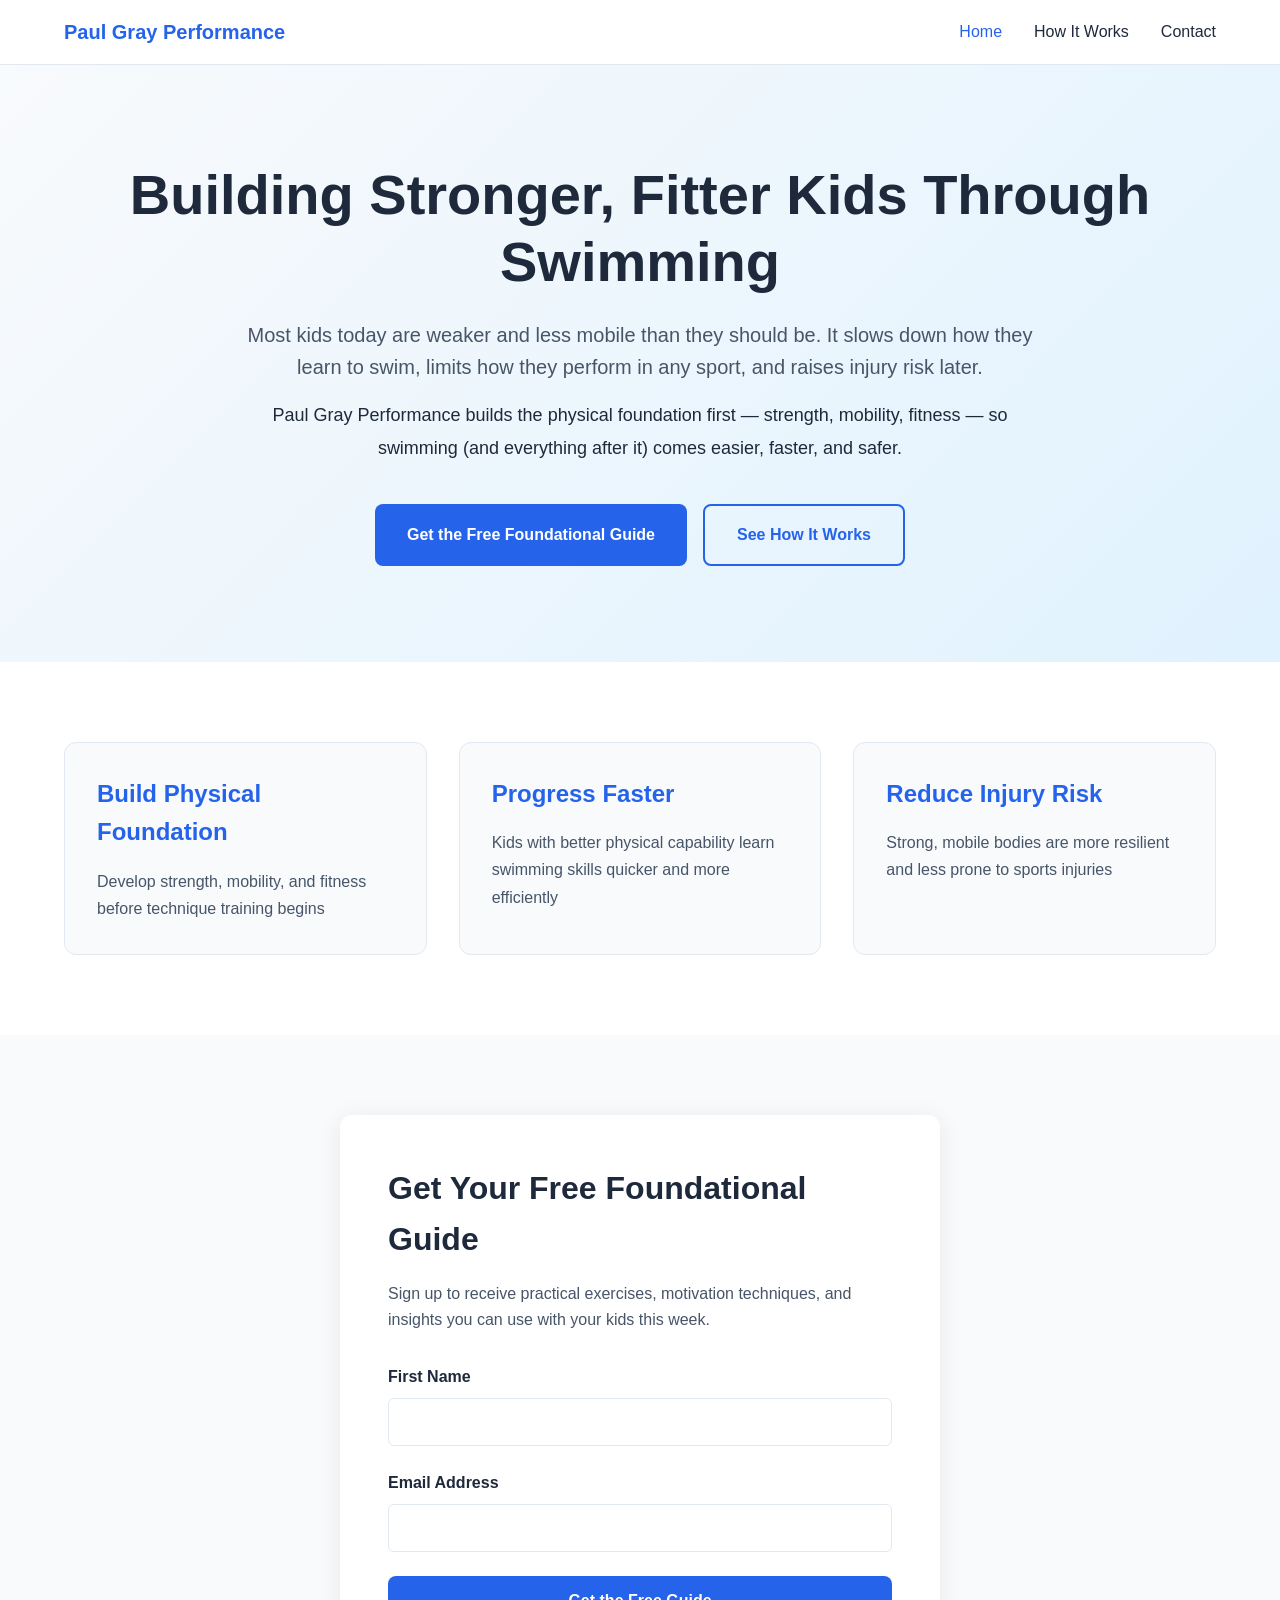
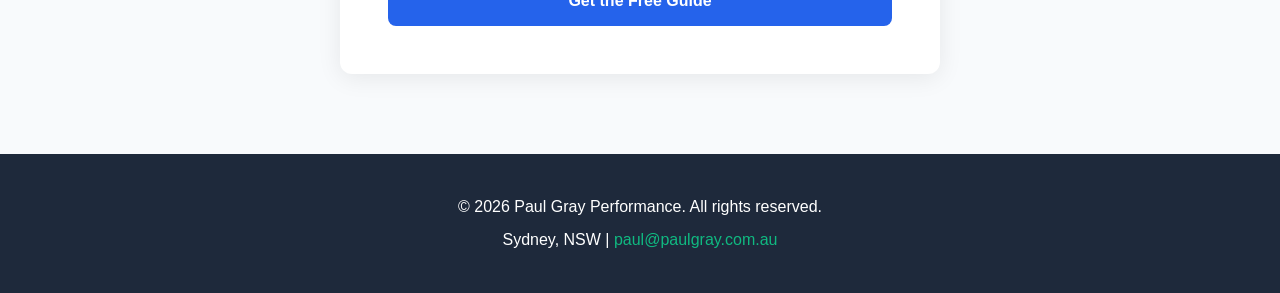
==== index.html @ 9e574706 "Initial commit: Paul Gray Performance website Created 3-page structure (Home, How It Works, Contact)" ====
<!DOCTYPE html>
<html lang="en">
<head>
    <meta charset="UTF-8">
    <meta name="viewport" content="width=device-width, initial-scale=1.0">
    <title>Paul Gray Performance - Building Stronger, Fitter Kids Through Swimming</title>
    <meta name="description" content="Most kids today are weaker and less mobile than they should be. Paul Gray Performance builds the physical foundation first — strength, mobility, fitness — so swimming comes easier, faster, and safer.">
    <link rel="stylesheet" href="style.css">
</head>
<body>
    <nav class="nav">
        <div class="nav-container">
            <a href="/" class="logo">Paul Gray Performance</a>
            <ul class="nav-links">
                <li><a href="/" aria-current="page">Home</a></li>
                <li><a href="/how-it-works.html">How It Works</a></li>
                <li><a href="/contact.html">Contact</a></li>
            </ul>
        </div>
    </nav>

    <main>
        <section class="hero">
            <div class="container">
                <h1>Building Stronger, Fitter Kids Through Swimming</h1>
                <p class="subtitle">Most kids today are weaker and less mobile than they should be. It slows down how they learn to swim, limits how they perform in any sport, and raises injury risk later.</p>
                <p class="description">Paul Gray Performance builds the physical foundation first — strength, mobility, fitness — so swimming (and everything after it) comes easier, faster, and safer.</p>
                <div class="cta-group">
                    <button class="cta-primary" onclick="scrollToSignup()">Get the Free Foundational Guide</button>
                    <a href="/how-it-works.html" class="cta-secondary">See How It Works</a>
                </div>
            </div>
        </section>

        <section class="value-props">
            <div class="container">
                <div class="prop-grid">
                    <div class="prop-card">
                        <h3>Build Physical Foundation</h3>
                        <p>Develop strength, mobility, and fitness before technique training begins</p>
                    </div>
                    <div class="prop-card">
                        <h3>Progress Faster</h3>
                        <p>Kids with better physical capability learn swimming skills quicker and more efficiently</p>
                    </div>
                    <div class="prop-card">
                        <h3>Reduce Injury Risk</h3>
                        <p>Strong, mobile bodies are more resilient and less prone to sports injuries</p>
                    </div>
                </div>
            </div>
        </section>

        <section class="signup" id="signup">
            <div class="container">
                <div class="signup-card">
                    <h2>Get Your Free Foundational Guide</h2>
                    <p>Sign up to receive practical exercises, motivation techniques, and insights you can use with your kids this week.</p>
                    <form class="signup-form" id="signupForm">
                        <div class="form-group">
                            <label for="name">First Name</label>
                            <input type="text" id="name" name="name" required>
                        </div>
                        <div class="form-group">
                            <label for="email">Email Address</label>
                            <input type="email" id="email" name="email" required>
                        </div>
                        <button type="submit" class="cta-primary">Get the Free Guide</button>
                    </form>
                </div>
            </div>
        </section>
    </main>

    <footer class="footer">
        <div class="container">
            <p>&copy; 2026 Paul Gray Performance. All rights reserved.</p>
            <p>Sydney, NSW | <a href="mailto:paul@paulgray.com.au">paul@paulgray.com.au</a></p>
        </div>
    </footer>

    <script src="script.js"></script>
</body>
</html>
---- style.css ----
:root {
    --primary: #2563eb;
    --primary-dark: #1e40af;
    --secondary: #64748b;
    --text: #1e293b;
    --text-light: #475569;
    --background: #ffffff;
    --surface: #f8fafc;
    --border: #e2e8f0;
    --accent: #10b981;
}

* {
    margin: 0;
    padding: 0;
    box-sizing: border-box;
}

body {
    font-family: -apple-system, BlinkMacSystemFont, 'Segoe UI', Roboto, 'Helvetica Neue', Arial, sans-serif;
    color: var(--text);
    line-height: 1.6;
    background-color: var(--background);
}

.container {
    max-width: 1200px;
    margin: 0 auto;
    padding: 0 1.5rem;
}

/* Navigation */
.nav {
    background: var(--background);
    border-bottom: 1px solid var(--border);
    position: sticky;
    top: 0;
    z-index: 100;
    backdrop-filter: blur(10px);
    background-color: rgba(255, 255, 255, 0.9);
}

.nav-container {
    max-width: 1200px;
    margin: 0 auto;
    padding: 1rem 1.5rem;
    display: flex;
    justify-content: space-between;
    align-items: center;
}

.logo {
    font-size: 1.25rem;
    font-weight: 700;
    color: var(--primary);
    text-decoration: none;
}

.nav-links {
    display: flex;
    gap: 2rem;
    list-style: none;
}

.nav-links a {
    color: var(--text);
    text-decoration: none;
    font-weight: 500;
    transition: color 0.2s;
}

.nav-links a:hover,
.nav-links a[aria-current="page"] {
    color: var(--primary);
}

/* Hero Section */
.hero {
    padding: 6rem 0;
    text-align: center;
    background: linear-gradient(135deg, #f8fafc 0%, #e0f2fe 100%);
}

.hero h1 {
    font-size: clamp(2rem, 5vw, 3.5rem);
    font-weight: 800;
    color: var(--text);
    margin-bottom: 1.5rem;
    line-height: 1.2;
}

.hero .subtitle {
    font-size: 1.25rem;
    color: var(--text-light);
    max-width: 800px;
    margin: 0 auto 1rem;
    line-height: 1.6;
}

.hero .description {
    font-size: 1.125rem;
    color: var(--text);
    max-width: 800px;
    margin: 0 auto 2.5rem;
    line-height: 1.8;
}

.cta-group {
    display: flex;
    gap: 1rem;
    justify-content: center;
    flex-wrap: wrap;
}

.cta-primary {
    background: var(--primary);
    color: white;
    padding: 1rem 2rem;
    border-radius: 8px;
    font-weight: 600;
    font-size: 1rem;
    border: none;
    cursor: pointer;
    text-decoration: none;
    display: inline-block;
    transition: all 0.2s;
}

.cta-primary:hover {
    background: var(--primary-dark);
    transform: translateY(-2px);
    box-shadow: 0 4px 12px rgba(37, 99, 235, 0.3);
}

.cta-secondary {
    background: transparent;
    color: var(--primary);
    padding: 1rem 2rem;
    border-radius: 8px;
    font-weight: 600;
    font-size: 1rem;
    border: 2px solid var(--primary);
    text-decoration: none;
    display: inline-block;
    transition: all 0.2s;
}

.cta-secondary:hover {
    background: var(--primary);
    color: white;
}

/* Value Props */
.value-props {
    padding: 5rem 0;
}

.prop-grid {
    display: grid;
    grid-template-columns: repeat(auto-fit, minmax(300px, 1fr));
    gap: 2rem;
}

.prop-card {
    background: var(--surface);
    padding: 2rem;
    border-radius: 12px;
    border: 1px solid var(--border);
    transition: all 0.3s;
}

.prop-card:hover {
    transform: translateY(-4px);
    box-shadow: 0 8px 24px rgba(0, 0, 0, 0.1);
}

.prop-card h3 {
    color: var(--primary);
    margin-bottom: 1rem;
    font-size: 1.5rem;
}

.prop-card p {
    color: var(--text-light);
    line-height: 1.7;
}

/* Signup Section */
.signup {
    padding: 5rem 0;
    background: var(--surface);
}

.signup-card {
    max-width: 600px;
    margin: 0 auto;
    background: white;
    padding: 3rem;
    border-radius: 12px;
    box-shadow: 0 4px 24px rgba(0, 0, 0, 0.08);
}

.signup-card h2 {
    font-size: 2rem;
    margin-bottom: 1rem;
    color: var(--text);
}

.signup-card > p {
    color: var(--text-light);
    margin-bottom: 2rem;
}

.signup-form {
    display: flex;
    flex-direction: column;
    gap: 1.5rem;
}

.form-group {
    display: flex;
    flex-direction: column;
    gap: 0.5rem;
}

.form-group label {
    font-weight: 600;
    color: var(--text);
}

.form-group input,
.form-group textarea,
.form-group select {
    padding: 0.875rem;
    border: 1px solid var(--border);
    border-radius: 6px;
    font-size: 1rem;
    font-family: inherit;
    transition: border-color 0.2s;
}

.form-group input:focus,
.form-group textarea:focus,
.form-group select:focus {
    outline: none;
    border-color: var(--primary);
}

/* Footer */
.footer {
    background: var(--text);
    color: white;
    padding: 2rem 0;
    text-align: center;
}

.footer p {
    margin: 0.5rem 0;
}

.footer a {
    color: var(--accent);
    text-decoration: none;
}

.footer a:hover {
    text-decoration: underline;
}

/* Page Hero */
.page-hero {
    padding: 4rem 0;
    text-align: center;
    background: linear-gradient(135deg, #f8fafc 0%, #e0f2fe 100%);
}

.page-hero h1 {
    font-size: 3rem;
    font-weight: 800;
    margin-bottom: 1rem;
}

.page-hero .subtitle {
    font-size: 1.25rem;
    color: var(--text-light);
}

/* Tier Grid */
.approach {
    padding: 5rem 0;
}

.tier-grid {
    display: grid;
    grid-template-columns: repeat(auto-fit, minmax(300px, 1fr));
    gap: 2rem;
}

.tier-card {
    background: white;
    padding: 2.5rem;
    border-radius: 12px;
    border: 2px solid var(--border);
    transition: all 0.3s;
}

.tier-card:hover {
    border-color: var(--primary);
    transform: translateY(-4px);
    box-shadow: 0 8px 24px rgba(37, 99, 235, 0.15);
}

.tier-number {
    font-size: 2.5rem;
    font-weight: 800;
    color: var(--primary);
    margin-bottom: 1rem;
    opacity: 0.2;
}

.tier-card h3 {
    font-size: 1.75rem;
    margin-bottom: 0.5rem;
    color: var(--text);
}

.tier-label {
    color: var(--accent);
    font-weight: 600;
    margin-bottom: 1rem;
    font-size: 0.875rem;
    text-transform: uppercase;
    letter-spacing: 0.05em;
}

.tier-card > p {
    color: var(--text-light);
    margin-bottom: 1.5rem;
    line-height: 1.7;
}

.tier-cta {
    display: inline-block;
    color: var(--primary);
    font-weight: 600;
    text-decoration: none;
    border-bottom: 2px solid var(--primary);
    padding-bottom: 2px;
    transition: all 0.2s;
}

.tier-cta:hover {
    color: var(--primary-dark);
    border-bottom-color: var(--primary-dark);
}

/* Methodology */
.methodology {
    padding: 5rem 0;
    background: var(--surface);
}

.methodology h2 {
    text-align: center;
    font-size: 2.5rem;
    margin-bottom: 3rem;
}

.method-grid {
    display: grid;
    grid-template-columns: repeat(auto-fit, minmax(300px, 1fr));
    gap: 2rem;
}

.method-card {
    background: white;
    padding: 2rem;
    border-radius: 12px;
    border: 1px solid var(--border);
}

.method-card h3 {
    color: var(--primary);
    margin-bottom: 1rem;
    font-size: 1.5rem;
}

.method-card p {
    color: var(--text-light);
    line-height: 1.7;
}

/* Credentials */
.credentials {
    padding: 5rem 0;
}

.credentials h2 {
    text-align: center;
    font-size: 2.5rem;
    margin-bottom: 3rem;
}

.credentials-grid {
    display: grid;
    grid-template-columns: repeat(auto-fit, minmax(250px, 1fr));
    gap: 2rem;
}

.credential-item {
    text-align: center;
    padding: 1.5rem;
}

.credential-item h4 {
    color: var(--primary);
    font-size: 1.25rem;
    margin-bottom: 0.5rem;
}

.credential-item p {
    color: var(--text-light);
    font-size: 0.95rem;
}

/* CTA Section */
.cta-section {
    padding: 5rem 0;
    text-align: center;
    background: linear-gradient(135deg, #e0f2fe 0%, #dbeafe 100%);
}

.cta-section h2 {
    font-size: 2.5rem;
    margin-bottom: 1rem;
}

.cta-section p {
    font-size: 1.125rem;
    color: var(--text-light);
    margin-bottom: 2rem;
    max-width: 600px;
    margin-left: auto;
    margin-right: auto;
}

/* Contact Page */
.contact-section {
    padding: 5rem 0;
}

.contact-grid {
    display: grid;
    grid-template-columns: 1fr 2fr;
    gap: 4rem;
}

.contact-info h2,
.contact-form-container h2 {
    font-size: 2rem;
    margin-bottom: 2rem;
}

.info-item {
    margin-bottom: 2rem;
}

.info-item h3 {
    color: var(--primary);
    font-size: 1.125rem;
    margin-bottom: 0.5rem;
}

.info-item p,
.info-item a {
    color: var(--text-light);
    text-decoration: none;
}

.info-item a:hover {
    color: var(--primary);
}

.contact-form {
    display: flex;
    flex-direction: column;
    gap: 1.5rem;
}

/* Responsive */
@media (max-width: 768px) {
    .nav-links {
        gap: 1rem;
    }

    .hero {
        padding: 3rem 0;
    }

    .tier-grid,
    .prop-grid,
    .method-grid {
        grid-template-columns: 1fr;
    }

    .contact-grid {
        grid-template-columns: 1fr;
        gap: 3rem;
    }

    .page-hero h1 {
        font-size: 2rem;
    }
}
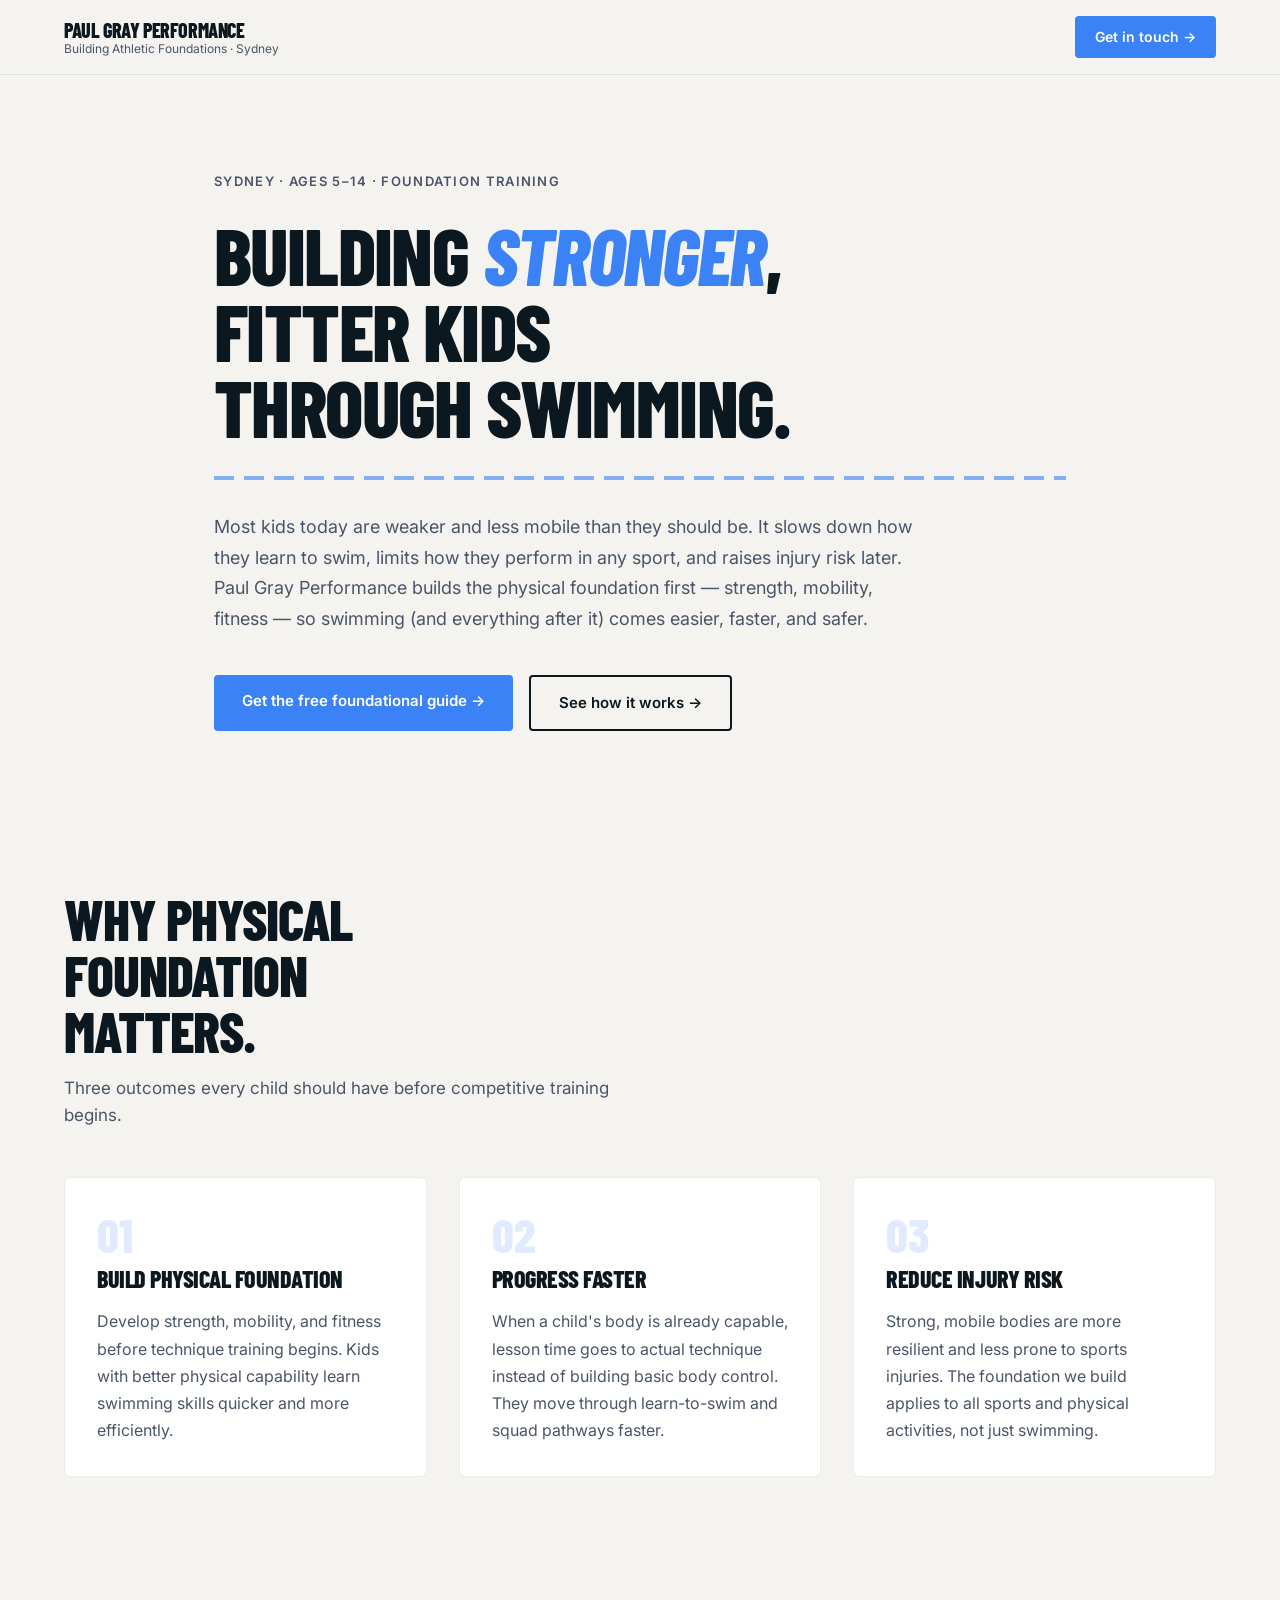
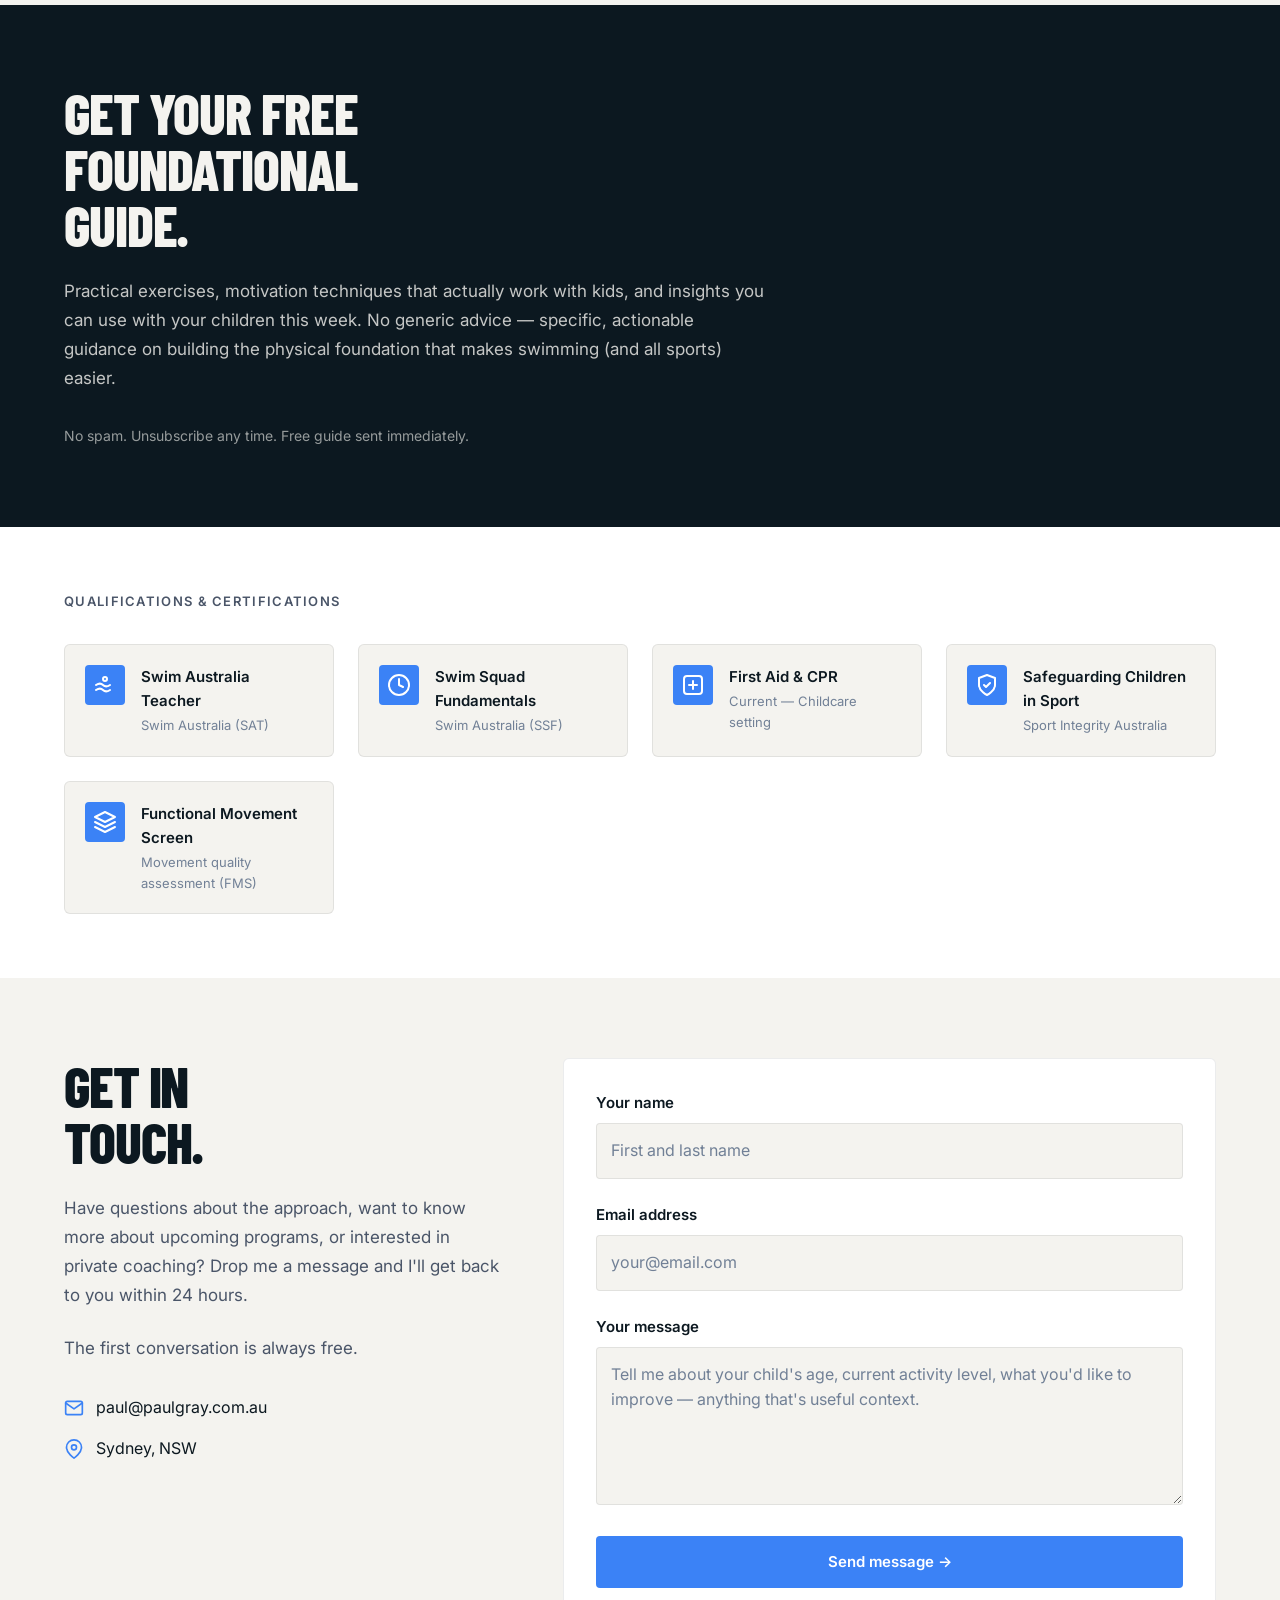
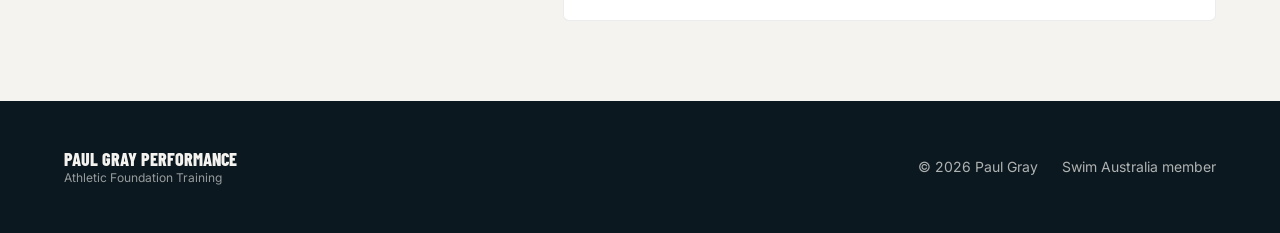
==== commit ad61f75e: "Update design to match paulgray.coach swim coach site - Complete CSS redesign with Barlow Condensed " ====
--- a/index.html
+++ b/index.html
@@ -1,84 +1,285 @@
 <!DOCTYPE html>
 <html lang="en">
 <head>
-    <meta charset="UTF-8">
-    <meta name="viewport" content="width=device-width, initial-scale=1.0">
-    <title>Paul Gray Performance - Building Stronger, Fitter Kids Through Swimming</title>
-    <meta name="description" content="Most kids today are weaker and less mobile than they should be. Paul Gray Performance builds the physical foundation first — strength, mobility, fitness — so swimming comes easier, faster, and safer.">
-    <link rel="stylesheet" href="style.css">
+  <meta charset="UTF-8">
+  <meta name="viewport" content="width=device-width, initial-scale=1.0">
+  <meta name="description" content="Building the physical foundation first — strength, mobility, fitness — so swimming (and everything after it) comes easier, faster, and safer for kids in Sydney.">
+  <meta name="theme-color" content="#F4F3EF" media="(prefers-color-scheme: light)">
+  <meta name="theme-color" content="#0C1820" media="(prefers-color-scheme: dark)">
+  <title>Paul Gray Performance | Kids' Athletic Foundation Through Swimming · Sydney</title>
+  <link rel="icon" type="image/svg+xml" href="logo.svg">
+  <link rel="preconnect" href="https://fonts.googleapis.com">
+  <link rel="preconnect" href="https://fonts.gstatic.com" crossorigin>
+  <link href="https://fonts.googleapis.com/css2?family=Barlow+Condensed:wght@700;800&family=Inter:ital,wght@0,400;0,500;0,600;1,400&display=swap" rel="stylesheet">
+  <link rel="stylesheet" href="style.css">
 </head>
 <body>
-    <nav class="nav">
-        <div class="nav-container">
-            <a href="/" class="logo">Paul Gray Performance</a>
-            <ul class="nav-links">
-                <li><a href="/" aria-current="page">Home</a></li>
-                <li><a href="/how-it-works.html">How It Works</a></li>
-                <li><a href="/contact.html">Contact</a></li>
-            </ul>
+
+  <!-- ============================================================
+       NAV
+  ============================================================ -->
+  <header class="nav" role="banner">
+    <div class="container nav__inner">
+      <a href="/" class="nav__logo" aria-label="Paul Gray Performance — home">
+        Paul Gray Performance
+        <span>Building Athletic Foundations · Sydney</span>
+      </a>
+      <a href="#contact" class="btn btn--primary nav__cta">Get in touch →</a>
+    </div>
+  </header>
+
+  <main>
+
+    <!-- ============================================================
+         HERO
+    ============================================================ -->
+    <section class="hero" aria-label="Introduction">
+      <div class="container hero__inner">
+        <p class="hero__eyebrow" aria-hidden="true">Sydney · Ages 5–14 · Foundation Training</p>
+        <h1 class="hero__headline">
+          BUILDING <em>STRONGER</em>,<br>
+          FITTER KIDS<br>
+          THROUGH SWIMMING.
+        </h1>
+        <div class="lane-rope" aria-hidden="true"></div>
+        <p class="hero__body">
+          Most kids today are weaker and less mobile than they should be. It slows down how they learn to swim, limits how they perform in any sport, and raises injury risk later. Paul Gray Performance builds the physical foundation first — strength, mobility, fitness — so swimming (and everything after it) comes easier, faster, and safer.
+        </p>
+        <div class="hero__actions">
+          <a href="#signup" class="btn btn--primary">Get the free foundational guide →</a>
+          <a href="/how-it-works.html" class="btn btn--ghost">See how it works →</a>
         </div>
-    </nav>
-
-    <main>
-        <section class="hero">
-            <div class="container">
-                <h1>Building Stronger, Fitter Kids Through Swimming</h1>
-                <p class="subtitle">Most kids today are weaker and less mobile than they should be. It slows down how they learn to swim, limits how they perform in any sport, and raises injury risk later.</p>
-                <p class="description">Paul Gray Performance builds the physical foundation first — strength, mobility, fitness — so swimming (and everything after it) comes easier, faster, and safer.</p>
-                <div class="cta-group">
-                    <button class="cta-primary" onclick="scrollToSignup()">Get the Free Foundational Guide</button>
-                    <a href="/how-it-works.html" class="cta-secondary">See How It Works</a>
-                </div>
-            </div>
-        </section>
-
-        <section class="value-props">
-            <div class="container">
-                <div class="prop-grid">
-                    <div class="prop-card">
-                        <h3>Build Physical Foundation</h3>
-                        <p>Develop strength, mobility, and fitness before technique training begins</p>
-                    </div>
-                    <div class="prop-card">
-                        <h3>Progress Faster</h3>
-                        <p>Kids with better physical capability learn swimming skills quicker and more efficiently</p>
-                    </div>
-                    <div class="prop-card">
-                        <h3>Reduce Injury Risk</h3>
-                        <p>Strong, mobile bodies are more resilient and less prone to sports injuries</p>
-                    </div>
-                </div>
-            </div>
-        </section>
-
-        <section class="signup" id="signup">
-            <div class="container">
-                <div class="signup-card">
-                    <h2>Get Your Free Foundational Guide</h2>
-                    <p>Sign up to receive practical exercises, motivation techniques, and insights you can use with your kids this week.</p>
-                    <form class="signup-form" id="signupForm">
-                        <div class="form-group">
-                            <label for="name">First Name</label>
-                            <input type="text" id="name" name="name" required>
-                        </div>
-                        <div class="form-group">
-                            <label for="email">Email Address</label>
-                            <input type="email" id="email" name="email" required>
-                        </div>
-                        <button type="submit" class="cta-primary">Get the Free Guide</button>
-                    </form>
-                </div>
-            </div>
-        </section>
-    </main>
-
-    <footer class="footer">
-        <div class="container">
-            <p>&copy; 2026 Paul Gray Performance. All rights reserved.</p>
-            <p>Sydney, NSW | <a href="mailto:paul@paulgray.com.au">paul@paulgray.com.au</a></p>
+      </div>
+    </section>
+
+    <!-- ============================================================
+         VALUE PROPS
+    ============================================================ -->
+    <section class="services" aria-labelledby="services-heading">
+      <div class="container">
+        <header class="section-header">
+          <h2 id="services-heading">WHY PHYSICAL<br>FOUNDATION<br>MATTERS.</h2>
+          <p>Three outcomes every child should have before competitive training begins.</p>
+        </header>
+        <ul class="services__grid" role="list">
+
+          <li class="service-card">
+            <div class="service-card__num" aria-hidden="true">01</div>
+            <h3>Build Physical Foundation</h3>
+            <p>
+              Develop strength, mobility, and fitness before technique training begins.
+              Kids with better physical capability learn swimming skills quicker and more efficiently.
+            </p>
+          </li>
+
+          <li class="service-card">
+            <div class="service-card__num" aria-hidden="true">02</div>
+            <h3>Progress Faster</h3>
+            <p>
+              When a child's body is already capable, lesson time goes to actual technique
+              instead of building basic body control. They move through learn-to-swim and
+              squad pathways faster.
+            </p>
+          </li>
+
+          <li class="service-card">
+            <div class="service-card__num" aria-hidden="true">03</div>
+            <h3>Reduce Injury Risk</h3>
+            <p>
+              Strong, mobile bodies are more resilient and less prone to sports injuries.
+              The foundation we build applies to all sports and physical activities, not just swimming.
+            </p>
+          </li>
+
+        </ul>
+      </div>
+    </section>
+
+    <!-- ============================================================
+         EMAIL SIGNUP (dark section)
+    ============================================================ -->
+    <section class="signup" id="signup" aria-label="Get free guide">
+      <div class="container">
+        <h2 class="signup__heading">GET YOUR FREE<br>FOUNDATIONAL<br>GUIDE.</h2>
+        <p class="signup__sub">
+          Practical exercises, motivation techniques that actually work with kids, and insights
+          you can use with your children this week. No generic advice — specific, actionable guidance
+          on building the physical foundation that makes swimming (and all sports) easier.
+        </p>
+        <script async data-uid="d7340a8010" src="https://paulgray.kit.com/d7340a8010/index.js"></script>
+        <p class="signup__note">No spam. Unsubscribe any time. Free guide sent immediately.</p>
+      </div>
+    </section>
+
+    <!-- ============================================================
+         CREDENTIALS
+    ============================================================ -->
+    <section class="credentials" aria-labelledby="cred-heading">
+      <div class="container">
+        <p id="cred-heading" class="section-label">Qualifications &amp; certifications</p>
+        <ul class="credentials__grid" role="list">
+
+          <li class="cred-badge">
+            <div class="cred-badge__icon" aria-hidden="true">
+              <svg viewBox="0 0 24 24" fill="none" stroke="currentColor" stroke-width="2" stroke-linecap="round" stroke-linejoin="round">
+                <path d="M3 17c3-2 5-2 7 0s4 2 7 0M3 12c3-2 5-2 7 0s4 2 7 0"/>
+                <circle cx="12" cy="6" r="2"/>
+              </svg>
+            </div>
+            <div>
+              <strong class="cred-badge__name">Swim Australia Teacher</strong>
+              <span class="cred-badge__issuer">Swim Australia (SAT)</span>
+            </div>
+          </li>
+
+          <li class="cred-badge">
+            <div class="cred-badge__icon" aria-hidden="true">
+              <svg viewBox="0 0 24 24" fill="none" stroke="currentColor" stroke-width="2" stroke-linecap="round" stroke-linejoin="round">
+                <circle cx="12" cy="12" r="10"/>
+                <polyline points="12 6 12 12 16 14"/>
+              </svg>
+            </div>
+            <div>
+              <strong class="cred-badge__name">Swim Squad Fundamentals</strong>
+              <span class="cred-badge__issuer">Swim Australia (SSF)</span>
+            </div>
+          </li>
+
+          <li class="cred-badge">
+            <div class="cred-badge__icon" aria-hidden="true">
+              <svg viewBox="0 0 24 24" fill="none" stroke="currentColor" stroke-width="2" stroke-linecap="round" stroke-linejoin="round">
+                <rect x="3" y="3" width="18" height="18" rx="3"/>
+                <line x1="12" y1="8" x2="12" y2="16"/>
+                <line x1="8" y1="12" x2="16" y2="12"/>
+              </svg>
+            </div>
+            <div>
+              <strong class="cred-badge__name">First Aid &amp; CPR</strong>
+              <span class="cred-badge__issuer">Current — Childcare setting</span>
+            </div>
+          </li>
+
+          <li class="cred-badge">
+            <div class="cred-badge__icon" aria-hidden="true">
+              <svg viewBox="0 0 24 24" fill="none" stroke="currentColor" stroke-width="2" stroke-linecap="round" stroke-linejoin="round">
+                <path d="M12 22s8-4 8-10V5l-8-3-8 3v7c0 6 8 10 8 10z"/>
+                <polyline points="9 12 11 14 15 10"/>
+              </svg>
+            </div>
+            <div>
+              <strong class="cred-badge__name">Safeguarding Children in Sport</strong>
+              <span class="cred-badge__issuer">Sport Integrity Australia</span>
+            </div>
+          </li>
+
+          <li class="cred-badge">
+            <div class="cred-badge__icon" aria-hidden="true">
+              <svg viewBox="0 0 24 24" fill="none" stroke="currentColor" stroke-width="2" stroke-linecap="round" stroke-linejoin="round">
+                <path d="M12 2L2 7l10 5 10-5-10-5z"/>
+                <polyline points="2 17 12 22 22 17"/>
+                <polyline points="2 12 12 17 22 12"/>
+              </svg>
+            </div>
+            <div>
+              <strong class="cred-badge__name">Functional Movement Screen</strong>
+              <span class="cred-badge__issuer">Movement quality assessment (FMS)</span>
+            </div>
+          </li>
+
+        </ul>
+      </div>
+    </section>
+
+    <!-- ============================================================
+         CONTACT
+    ============================================================ -->
+    <section class="contact" id="contact" aria-labelledby="contact-heading">
+      <div class="container contact__inner">
+
+        <div class="contact__info">
+          <h2 id="contact-heading">GET IN<br>TOUCH.</h2>
+          <p>
+            Have questions about the approach, want to know more about upcoming programs,
+            or interested in private coaching? Drop me a message and I'll get back to you
+            within 24 hours.
+          </p>
+          <p>
+            The first conversation is always free.
+          </p>
+          <div class="contact__details">
+            <div class="contact__detail">
+              <svg viewBox="0 0 24 24" fill="none" stroke="currentColor" stroke-width="2" stroke-linecap="round" stroke-linejoin="round" aria-hidden="true">
+                <path d="M4 4h16c1.1 0 2 .9 2 2v12c0 1.1-.9 2-2 2H4c-1.1 0-2-.9-2-2V6c0-1.1.9-2 2-2z"/>
+                <polyline points="22,6 12,13 2,6"/>
+              </svg>
+              <a href="mailto:paul@paulgray.com.au">paul@paulgray.com.au</a>
+            </div>
+            <div class="contact__detail">
+              <svg viewBox="0 0 24 24" fill="none" stroke="currentColor" stroke-width="2" stroke-linecap="round" stroke-linejoin="round" aria-hidden="true">
+                <path d="M21 10c0 7-9 13-9 13s-9-6-9-13a9 9 0 0 1 18 0z"/>
+                <circle cx="12" cy="10" r="3"/>
+              </svg>
+              Sydney, NSW
+            </div>
+          </div>
         </div>
-    </footer>
-
-    <script src="script.js"></script>
+
+        <div class="contact__form-wrapper">
+          <form
+            class="contact-form"
+            name="contact"
+            method="POST"
+            data-netlify="true"
+            netlify-honeypot="bot-field"
+            novalidate
+          >
+            <input type="hidden" name="form-name" value="contact">
+            <p class="form-honeypot"><label>Don't fill this in: <input name="bot-field" tabindex="-1"></label></p>
+
+            <div class="form-row">
+              <label class="form-label" for="cf-name">Your name</label>
+              <input type="text" id="cf-name" name="name" placeholder="First and last name" required>
+            </div>
+
+            <div class="form-row">
+              <label class="form-label" for="cf-email">Email address</label>
+              <input type="email" id="cf-email" name="email" placeholder="your@email.com" required>
+            </div>
+
+            <div class="form-row">
+              <label class="form-label" for="cf-message">Your message</label>
+              <textarea
+                id="cf-message"
+                name="message"
+                rows="5"
+                placeholder="Tell me about your child's age, current activity level, what you'd like to improve — anything that's useful context."
+                required
+              ></textarea>
+            </div>
+
+            <button type="submit" class="btn btn--primary btn--full">Send message →</button>
+          </form>
+        </div>
+
+      </div>
+    </section>
+
+  </main>
+
+  <!-- ============================================================
+       FOOTER
+  ============================================================ -->
+  <footer class="footer" role="contentinfo">
+    <div class="container footer__inner">
+      <p class="footer__logo">PAUL GRAY PERFORMANCE <span>Athletic Foundation Training</span></p>
+      <p class="footer__meta">
+        <span>© 2026 Paul Gray</span>
+        <span>Swim Australia member</span>
+      </p>
+    </div>
+  </footer>
+
+  <script src="script.js"></script>
+
 </body>
 </html>
--- a/style.css
+++ b/style.css
@@ -1,514 +1,849 @@
+/* ================================================================
+   PAUL GRAY PERFORMANCE — STYLESHEET
+   Based on paulgray.coach design system
+   ================================================================ */
+
+/* ── CSS CUSTOM PROPERTIES ────────────────────────────────────── */
 :root {
-    --primary: #2563eb;
-    --primary-dark: #1e40af;
-    --secondary: #64748b;
-    --text: #1e293b;
-    --text-light: #475569;
-    --background: #ffffff;
-    --surface: #f8fafc;
-    --border: #e2e8f0;
-    --accent: #10b981;
+  --text-dark: #0C1820;
+  --text-medium: #4A5568;
+  --text-light: #718096;
+  --bg-light: #F4F3EF;
+  --bg-white: #FFFFFF;
+  --accent-blue: #3B82F6;
+  --accent-blue-hover: #2563EB;
+  --border-light: rgba(12, 24, 32, 0.08);
+  --shadow-sm: 0 1px 3px rgba(12, 24, 32, 0.08);
+  --shadow-md: 0 4px 12px rgba(12, 24, 32, 0.12);
+  --transition-fast: 0.15s ease;
+  --transition-normal: 0.25s ease;
+}
+
+@media (prefers-color-scheme: dark) {
+  :root {
+    --text-dark: #F4F3EF;
+    --text-medium: #A0AEC0;
+    --text-light: #718096;
+    --bg-light: #0C1820;
+    --bg-white: #1A2730;
+    --border-light: rgba(244, 243, 239, 0.1);
+  }
+}
+
+/* ── BASE RESET ───────────────────────────────────────────────── */
+*, *::before, *::after {
+  box-sizing: border-box;
 }
 
 * {
-    margin: 0;
-    padding: 0;
-    box-sizing: border-box;
+  margin: 0;
+  padding: 0;
+}
+
+html {
+  scroll-behavior: smooth;
+  -webkit-font-smoothing: antialiased;
+  -moz-osx-font-smoothing: grayscale;
 }
 
 body {
-    font-family: -apple-system, BlinkMacSystemFont, 'Segoe UI', Roboto, 'Helvetica Neue', Arial, sans-serif;
-    color: var(--text);
-    line-height: 1.6;
-    background-color: var(--background);
-}
-
+  font-family: 'Inter', -apple-system, BlinkMacSystemFont, 'Segoe UI', Roboto, sans-serif;
+  font-size: 1rem;
+  line-height: 1.6;
+  color: var(--text-dark);
+  background-color: var(--bg-light);
+}
+
+img, picture, video, canvas, svg {
+  display: block;
+  max-width: 100%;
+}
+
+input, button, textarea, select {
+  font: inherit;
+}
+
+/* ── TYPOGRAPHY ───────────────────────────────────────────────── */
+h1, h2, h3, h4, h5, h6 {
+  font-family: 'Barlow Condensed', 'Arial Narrow', sans-serif;
+  font-weight: 800;
+  line-height: 1.1;
+  letter-spacing: -0.02em;
+  text-transform: uppercase;
+}
+
+em {
+  font-style: italic;
+  font-weight: 500;
+}
+
+/* ── LAYOUT ───────────────────────────────────────────────────── */
 .container {
-    max-width: 1200px;
-    margin: 0 auto;
-    padding: 0 1.5rem;
-}
-
-/* Navigation */
+  max-width: 1200px;
+  margin-left: auto;
+  margin-right: auto;
+  padding-left: 1.5rem;
+  padding-right: 1.5rem;
+}
+
+@media (max-width: 768px) {
+  .container {
+    padding-left: 1rem;
+    padding-right: 1rem;
+  }
+}
+
+/* ── BUTTONS ──────────────────────────────────────────────────── */
+.btn {
+  display: inline-block;
+  padding: 0.875rem 1.75rem;
+  font-weight: 600;
+  font-size: 0.9375rem;
+  text-decoration: none;
+  border-radius: 4px;
+  border: none;
+  cursor: pointer;
+  transition: all var(--transition-normal);
+  text-align: center;
+}
+
+.btn--primary {
+  background: var(--accent-blue);
+  color: white;
+}
+
+.btn--primary:hover {
+  background: var(--accent-blue-hover);
+  transform: translateY(-1px);
+  box-shadow: 0 4px 12px rgba(59, 130, 246, 0.3);
+}
+
+.btn--ghost {
+  background: transparent;
+  color: var(--text-dark);
+  border: 2px solid var(--text-dark);
+}
+
+.btn--ghost:hover {
+  background: var(--text-dark);
+  color: var(--bg-light);
+}
+
+.btn--full {
+  width: 100%;
+}
+
+/* ── NAVIGATION ───────────────────────────────────────────────── */
 .nav {
-    background: var(--background);
-    border-bottom: 1px solid var(--border);
-    position: sticky;
-    top: 0;
-    z-index: 100;
-    backdrop-filter: blur(10px);
-    background-color: rgba(255, 255, 255, 0.9);
-}
-
-.nav-container {
-    max-width: 1200px;
-    margin: 0 auto;
-    padding: 1rem 1.5rem;
-    display: flex;
-    justify-content: space-between;
-    align-items: center;
-}
-
-.logo {
-    font-size: 1.25rem;
-    font-weight: 700;
-    color: var(--primary);
-    text-decoration: none;
-}
-
-.nav-links {
-    display: flex;
+  position: sticky;
+  top: 0;
+  z-index: 100;
+  background: rgba(244, 243, 239, 0.95);
+  backdrop-filter: blur(10px);
+  border-bottom: 1px solid var(--border-light);
+  transition: box-shadow var(--transition-normal);
+}
+
+@media (prefers-color-scheme: dark) {
+  .nav {
+    background: rgba(12, 24, 32, 0.95);
+  }
+}
+
+.nav--scrolled {
+  box-shadow: var(--shadow-sm);
+}
+
+.nav__inner {
+  display: flex;
+  justify-content: space-between;
+  align-items: center;
+  padding-top: 1rem;
+  padding-bottom: 1rem;
+}
+
+.nav__logo {
+  font-family: 'Barlow Condensed', sans-serif;
+  font-weight: 800;
+  font-size: 1.25rem;
+  text-transform: uppercase;
+  letter-spacing: -0.02em;
+  color: var(--text-dark);
+  text-decoration: none;
+  display: flex;
+  flex-direction: column;
+  line-height: 1.2;
+}
+
+.nav__logo span {
+  font-family: 'Inter', sans-serif;
+  font-size: 0.75rem;
+  font-weight: 400;
+  color: var(--text-medium);
+  text-transform: none;
+  letter-spacing: 0;
+}
+
+.nav__cta {
+  padding: 0.625rem 1.25rem;
+  font-size: 0.875rem;
+}
+
+@media (max-width: 768px) {
+  .nav__logo {
+    font-size: 1rem;
+  }
+  .nav__logo span {
+    font-size: 0.65rem;
+  }
+  .nav__cta {
+    padding: 0.5rem 1rem;
+    font-size: 0.8125rem;
+  }
+}
+
+/* ── HERO ─────────────────────────────────────────────────────── */
+.hero {
+  padding: 6rem 0 5rem;
+  background: var(--bg-light);
+}
+
+.hero__inner {
+  max-width: 900px;
+}
+
+.hero__eyebrow {
+  font-size: 0.8125rem;
+  font-weight: 600;
+  text-transform: uppercase;
+  letter-spacing: 0.1em;
+  color: var(--text-medium);
+  margin-bottom: 1.5rem;
+}
+
+.hero__headline {
+  font-size: clamp(2.5rem, 8vw, 5rem);
+  line-height: 0.95;
+  margin-bottom: 2rem;
+  color: var(--text-dark);
+}
+
+.hero__headline em {
+  font-style: italic;
+  font-weight: 800;
+  color: var(--accent-blue);
+}
+
+.lane-rope {
+  height: 4px;
+  background: repeating-linear-gradient(
+    90deg,
+    var(--accent-blue) 0px,
+    var(--accent-blue) 20px,
+    transparent 20px,
+    transparent 30px
+  );
+  margin: 2rem 0;
+  opacity: 0.6;
+}
+
+.hero__body {
+  font-size: 1.125rem;
+  line-height: 1.7;
+  color: var(--text-medium);
+  margin-bottom: 2.5rem;
+  max-width: 700px;
+}
+
+.hero__actions {
+  display: flex;
+  gap: 1rem;
+  flex-wrap: wrap;
+}
+
+@media (max-width: 768px) {
+  .hero {
+    padding: 3rem 0 2.5rem;
+  }
+  .hero__actions {
+    flex-direction: column;
+  }
+  .hero__actions .btn {
+    width: 100%;
+  }
+}
+
+/* ── SECTION LABEL ────────────────────────────────────────────── */
+.section-label {
+  font-size: 0.8125rem;
+  font-weight: 600;
+  text-transform: uppercase;
+  letter-spacing: 0.1em;
+  color: var(--text-medium);
+  margin-bottom: 2rem;
+}
+
+/* ── CREDENTIALS ──────────────────────────────────────────────── */
+.credentials {
+  padding: 4rem 0;
+  background: var(--bg-white);
+}
+
+.credentials__grid {
+  display: grid;
+  grid-template-columns: repeat(auto-fit, minmax(240px, 1fr));
+  gap: 1.5rem;
+  list-style: none;
+}
+
+.cred-badge {
+  display: flex;
+  gap: 1rem;
+  padding: 1.25rem;
+  background: var(--bg-light);
+  border-radius: 6px;
+  border: 1px solid var(--border-light);
+  transition: all var(--transition-normal);
+}
+
+.cred-badge:hover {
+  transform: translateY(-2px);
+  box-shadow: var(--shadow-sm);
+}
+
+.cred-badge__icon {
+  flex-shrink: 0;
+  width: 2.5rem;
+  height: 2.5rem;
+  display: flex;
+  align-items: center;
+  justify-content: center;
+  background: var(--accent-blue);
+  color: white;
+  border-radius: 4px;
+}
+
+.cred-badge__icon svg {
+  width: 1.5rem;
+  height: 1.5rem;
+}
+
+.cred-badge__name {
+  display: block;
+  font-family: 'Inter', sans-serif;
+  font-size: 0.9375rem;
+  font-weight: 600;
+  color: var(--text-dark);
+  margin-bottom: 0.125rem;
+}
+
+.cred-badge__issuer {
+  display: block;
+  font-size: 0.8125rem;
+  color: var(--text-light);
+}
+
+@media (max-width: 768px) {
+  .credentials__grid {
+    grid-template-columns: 1fr;
+  }
+}
+
+/* ── SECTION HEADER ───────────────────────────────────────────── */
+.section-header {
+  margin-bottom: 3rem;
+}
+
+.section-header h2 {
+  font-size: clamp(2rem, 5vw, 3.5rem);
+  line-height: 1;
+  margin-bottom: 1rem;
+}
+
+.section-header p {
+  font-size: 1.0625rem;
+  color: var(--text-medium);
+  max-width: 600px;
+}
+
+/* ── SERVICES ─────────────────────────────────────────────────── */
+.services {
+  padding: 5rem 0;
+  background: var(--bg-light);
+}
+
+.services__grid {
+  display: grid;
+  grid-template-columns: repeat(auto-fit, minmax(280px, 1fr));
+  gap: 2rem;
+  list-style: none;
+  margin-bottom: 3rem;
+}
+
+.service-card {
+  padding: 2rem;
+  background: var(--bg-white);
+  border-radius: 6px;
+  border: 1px solid var(--border-light);
+  transition: all var(--transition-normal);
+}
+
+.service-card:hover {
+  transform: translateY(-4px);
+  box-shadow: var(--shadow-md);
+}
+
+.service-card__num {
+  font-family: 'Barlow Condensed', sans-serif;
+  font-size: 3rem;
+  font-weight: 800;
+  color: var(--accent-blue);
+  opacity: 0.15;
+  line-height: 1;
+  margin-bottom: 0.5rem;
+}
+
+.service-card h3 {
+  font-size: 1.5rem;
+  margin-bottom: 1rem;
+  color: var(--text-dark);
+}
+
+.service-card p {
+  color: var(--text-medium);
+  line-height: 1.7;
+}
+
+.services__footer {
+  text-align: center;
+  padding-top: 2rem;
+  border-top: 1px solid var(--border-light);
+}
+
+.services__pricing {
+  font-size: 1.125rem;
+  color: var(--text-medium);
+  margin-bottom: 1.5rem;
+}
+
+.services__pricing strong {
+  color: var(--text-dark);
+  font-weight: 700;
+}
+
+@media (max-width: 768px) {
+  .services__grid {
+    grid-template-columns: 1fr;
+  }
+}
+
+/* ── SIGNUP (DARK SECTION) ────────────────────────────────────── */
+.signup {
+  padding: 5rem 0;
+  background: var(--text-dark);
+  color: var(--bg-light);
+}
+
+.signup__heading {
+  font-size: clamp(2rem, 5vw, 3.5rem);
+  line-height: 1;
+  margin-bottom: 1.5rem;
+  color: var(--bg-light);
+}
+
+.signup__sub {
+  font-size: 1.0625rem;
+  line-height: 1.7;
+  color: rgba(244, 243, 239, 0.8);
+  margin-bottom: 2rem;
+  max-width: 700px;
+}
+
+.signup__note {
+  font-size: 0.875rem;
+  color: rgba(244, 243, 239, 0.6);
+  margin-top: 1rem;
+}
+
+/* ── ABOUT ────────────────────────────────────────────────────── */
+.about {
+  padding: 5rem 0;
+  background: var(--bg-white);
+}
+
+.about__inner {
+  display: grid;
+  grid-template-columns: 1fr 1.5fr;
+  gap: 4rem;
+  align-items: center;
+}
+
+.about__image {
+  width: 100%;
+  border-radius: 6px;
+  box-shadow: var(--shadow-md);
+}
+
+.about__content h2 {
+  font-size: clamp(2rem, 5vw, 3.5rem);
+  line-height: 1;
+  margin-bottom: 1.5rem;
+}
+
+.about__content p {
+  font-size: 1.0625rem;
+  line-height: 1.7;
+  color: var(--text-medium);
+  margin-bottom: 1.5rem;
+}
+
+.about__content .btn {
+  margin-top: 1rem;
+}
+
+@media (max-width: 768px) {
+  .about__inner {
+    grid-template-columns: 1fr;
     gap: 2rem;
-    list-style: none;
-}
-
-.nav-links a {
-    color: var(--text);
-    text-decoration: none;
-    font-weight: 500;
-    transition: color 0.2s;
-}
-
-.nav-links a:hover,
-.nav-links a[aria-current="page"] {
-    color: var(--primary);
-}
-
-/* Hero Section */
-.hero {
-    padding: 6rem 0;
-    text-align: center;
-    background: linear-gradient(135deg, #f8fafc 0%, #e0f2fe 100%);
-}
-
-.hero h1 {
-    font-size: clamp(2rem, 5vw, 3.5rem);
-    font-weight: 800;
-    color: var(--text);
-    margin-bottom: 1.5rem;
-    line-height: 1.2;
-}
-
-.hero .subtitle {
-    font-size: 1.25rem;
-    color: var(--text-light);
-    max-width: 800px;
-    margin: 0 auto 1rem;
-    line-height: 1.6;
-}
-
-.hero .description {
-    font-size: 1.125rem;
-    color: var(--text);
-    max-width: 800px;
-    margin: 0 auto 2.5rem;
-    line-height: 1.8;
-}
-
-.cta-group {
-    display: flex;
-    gap: 1rem;
-    justify-content: center;
-    flex-wrap: wrap;
-}
-
-.cta-primary {
-    background: var(--primary);
-    color: white;
-    padding: 1rem 2rem;
-    border-radius: 8px;
-    font-weight: 600;
-    font-size: 1rem;
-    border: none;
-    cursor: pointer;
-    text-decoration: none;
-    display: inline-block;
-    transition: all 0.2s;
-}
-
-.cta-primary:hover {
-    background: var(--primary-dark);
-    transform: translateY(-2px);
-    box-shadow: 0 4px 12px rgba(37, 99, 235, 0.3);
-}
-
-.cta-secondary {
-    background: transparent;
-    color: var(--primary);
-    padding: 1rem 2rem;
-    border-radius: 8px;
-    font-weight: 600;
-    font-size: 1rem;
-    border: 2px solid var(--primary);
-    text-decoration: none;
-    display: inline-block;
-    transition: all 0.2s;
-}
-
-.cta-secondary:hover {
-    background: var(--primary);
-    color: white;
-}
-
-/* Value Props */
-.value-props {
-    padding: 5rem 0;
-}
-
-.prop-grid {
-    display: grid;
-    grid-template-columns: repeat(auto-fit, minmax(300px, 1fr));
-    gap: 2rem;
-}
-
-.prop-card {
-    background: var(--surface);
-    padding: 2rem;
-    border-radius: 12px;
-    border: 1px solid var(--border);
-    transition: all 0.3s;
-}
-
-.prop-card:hover {
-    transform: translateY(-4px);
-    box-shadow: 0 8px 24px rgba(0, 0, 0, 0.1);
-}
-
-.prop-card h3 {
-    color: var(--primary);
-    margin-bottom: 1rem;
-    font-size: 1.5rem;
-}
-
-.prop-card p {
-    color: var(--text-light);
-    line-height: 1.7;
-}
-
-/* Signup Section */
-.signup {
-    padding: 5rem 0;
-    background: var(--surface);
-}
-
-.signup-card {
-    max-width: 600px;
-    margin: 0 auto;
-    background: white;
-    padding: 3rem;
-    border-radius: 12px;
-    box-shadow: 0 4px 24px rgba(0, 0, 0, 0.08);
-}
-
-.signup-card h2 {
-    font-size: 2rem;
-    margin-bottom: 1rem;
-    color: var(--text);
-}
-
-.signup-card > p {
-    color: var(--text-light);
-    margin-bottom: 2rem;
-}
-
-.signup-form {
-    display: flex;
+  }
+}
+
+/* ── CONTACT ──────────────────────────────────────────────────── */
+.contact {
+  padding: 5rem 0;
+  background: var(--bg-light);
+}
+
+.contact__inner {
+  display: grid;
+  grid-template-columns: 1fr 1.5fr;
+  gap: 4rem;
+}
+
+.contact__info h2 {
+  font-size: clamp(2rem, 5vw, 3.5rem);
+  line-height: 1;
+  margin-bottom: 1.5rem;
+}
+
+.contact__info p {
+  font-size: 1.0625rem;
+  line-height: 1.7;
+  color: var(--text-medium);
+  margin-bottom: 1.5rem;
+}
+
+.contact__details {
+  margin-top: 2rem;
+}
+
+.contact__detail {
+  display: flex;
+  align-items: center;
+  gap: 0.75rem;
+  margin-bottom: 1rem;
+}
+
+.contact__detail svg {
+  width: 1.25rem;
+  height: 1.25rem;
+  color: var(--accent-blue);
+  flex-shrink: 0;
+}
+
+.contact__detail a {
+  color: var(--text-dark);
+  text-decoration: none;
+  transition: color var(--transition-fast);
+}
+
+.contact__detail a:hover {
+  color: var(--accent-blue);
+}
+
+/* ── CONTACT FORM ─────────────────────────────────────────────── */
+.contact-form {
+  background: var(--bg-white);
+  padding: 2rem;
+  border-radius: 6px;
+  border: 1px solid var(--border-light);
+}
+
+.form-row {
+  margin-bottom: 1.5rem;
+}
+
+.form-label {
+  display: block;
+  font-weight: 600;
+  font-size: 0.9375rem;
+  margin-bottom: 0.5rem;
+  color: var(--text-dark);
+}
+
+.form-row input,
+.form-row textarea {
+  width: 100%;
+  padding: 0.875rem;
+  border: 1px solid var(--border-light);
+  border-radius: 4px;
+  background: var(--bg-light);
+  color: var(--text-dark);
+  transition: border-color var(--transition-fast);
+}
+
+.form-row input:focus,
+.form-row textarea:focus {
+  outline: none;
+  border-color: var(--accent-blue);
+}
+
+.form-row input::placeholder,
+.form-row textarea::placeholder {
+  color: var(--text-light);
+}
+
+.form-honeypot {
+  position: absolute;
+  left: -9999px;
+}
+
+.form-success-block {
+  background: var(--bg-white);
+  padding: 3rem 2rem;
+  border-radius: 6px;
+  text-align: center;
+}
+
+.form-success {
+  font-size: 1.25rem;
+  font-weight: 600;
+  color: var(--accent-blue);
+}
+
+@media (max-width: 768px) {
+  .contact__inner {
+    grid-template-columns: 1fr;
+    gap: 3rem;
+  }
+}
+
+/* ── FOOTER ───────────────────────────────────────────────────── */
+.footer {
+  padding: 3rem 0;
+  background: var(--text-dark);
+  color: rgba(244, 243, 239, 0.7);
+}
+
+.footer__inner {
+  display: flex;
+  justify-content: space-between;
+  align-items: center;
+  flex-wrap: wrap;
+  gap: 1rem;
+}
+
+.footer__logo {
+  font-family: 'Barlow Condensed', sans-serif;
+  font-size: 1.125rem;
+  font-weight: 800;
+  text-transform: uppercase;
+  color: var(--bg-light);
+  display: flex;
+  flex-direction: column;
+  line-height: 1.2;
+}
+
+.footer__logo span {
+  font-family: 'Inter', sans-serif;
+  font-size: 0.75rem;
+  font-weight: 400;
+  text-transform: none;
+  color: rgba(244, 243, 239, 0.6);
+}
+
+.footer__meta {
+  display: flex;
+  gap: 1.5rem;
+  font-size: 0.875rem;
+  flex-wrap: wrap;
+}
+
+@media (max-width: 768px) {
+  .footer__inner {
     flex-direction: column;
-    gap: 1.5rem;
-}
-
-.form-group {
-    display: flex;
+    align-items: flex-start;
+  }
+  .footer__meta {
     flex-direction: column;
     gap: 0.5rem;
-}
-
-.form-group label {
-    font-weight: 600;
-    color: var(--text);
-}
-
-.form-group input,
-.form-group textarea,
-.form-group select {
-    padding: 0.875rem;
-    border: 1px solid var(--border);
-    border-radius: 6px;
-    font-size: 1rem;
-    font-family: inherit;
-    transition: border-color 0.2s;
-}
-
-.form-group input:focus,
-.form-group textarea:focus,
-.form-group select:focus {
-    outline: none;
-    border-color: var(--primary);
-}
-
-/* Footer */
-.footer {
-    background: var(--text);
-    color: white;
-    padding: 2rem 0;
-    text-align: center;
-}
-
-.footer p {
-    margin: 0.5rem 0;
-}
-
-.footer a {
-    color: var(--accent);
-    text-decoration: none;
-}
-
-.footer a:hover {
-    text-decoration: underline;
-}
-
-/* Page Hero */
+  }
+}
+
+/* ── TIER GRID (How It Works page) ────────────────────────────── */
+.approach {
+  padding: 5rem 0;
+  background: var(--bg-light);
+}
+
+.tier-grid {
+  display: grid;
+  grid-template-columns: repeat(auto-fit, minmax(280px, 1fr));
+  gap: 2rem;
+}
+
+.tier-card {
+  padding: 2rem;
+  background: var(--bg-white);
+  border-radius: 6px;
+  border: 1px solid var(--border-light);
+  transition: all var(--transition-normal);
+}
+
+.tier-card:hover {
+  transform: translateY(-4px);
+  box-shadow: var(--shadow-md);
+}
+
+.tier-number {
+  font-family: 'Barlow Condensed', sans-serif;
+  font-size: 3rem;
+  font-weight: 800;
+  color: var(--accent-blue);
+  opacity: 0.15;
+  line-height: 1;
+  margin-bottom: 0.5rem;
+}
+
+.tier-card h3 {
+  font-size: 1.5rem;
+  margin-bottom: 0.5rem;
+  color: var(--text-dark);
+}
+
+.tier-label {
+  font-size: 0.8125rem;
+  font-weight: 600;
+  text-transform: uppercase;
+  letter-spacing: 0.05em;
+  color: var(--accent-blue);
+  margin-bottom: 1rem;
+  display: block;
+}
+
+.tier-card > p {
+  color: var(--text-medium);
+  line-height: 1.7;
+  margin-bottom: 1.5rem;
+}
+
+.tier-cta {
+  color: var(--accent-blue);
+  font-weight: 600;
+  text-decoration: none;
+  border-bottom: 2px solid var(--accent-blue);
+  padding-bottom: 2px;
+  transition: all var(--transition-fast);
+}
+
+.tier-cta:hover {
+  color: var(--accent-blue-hover);
+  border-bottom-color: var(--accent-blue-hover);
+}
+
+/* ── METHODOLOGY ──────────────────────────────────────────────── */
+.methodology {
+  padding: 5rem 0;
+  background: var(--bg-white);
+}
+
+.methodology h2 {
+  font-size: clamp(2rem, 5vw, 3rem);
+  text-align: center;
+  margin-bottom: 3rem;
+}
+
+.method-grid {
+  display: grid;
+  grid-template-columns: repeat(auto-fit, minmax(280px, 1fr));
+  gap: 2rem;
+}
+
+.method-card {
+  padding: 2rem;
+  background: var(--bg-light);
+  border-radius: 6px;
+  border: 1px solid var(--border-light);
+}
+
+.method-card h3 {
+  font-size: 1.5rem;
+  margin-bottom: 1rem;
+  color: var(--text-dark);
+}
+
+.method-card p {
+  color: var(--text-medium);
+  line-height: 1.7;
+}
+
+/* ── PAGE HERO (secondary pages) ──────────────────────────────── */
 .page-hero {
-    padding: 4rem 0;
-    text-align: center;
-    background: linear-gradient(135deg, #f8fafc 0%, #e0f2fe 100%);
+  padding: 4rem 0 3rem;
+  background: var(--bg-light);
 }
 
 .page-hero h1 {
-    font-size: 3rem;
-    font-weight: 800;
-    margin-bottom: 1rem;
+  font-size: clamp(2.5rem, 6vw, 4rem);
+  line-height: 1;
+  margin-bottom: 1rem;
 }
 
 .page-hero .subtitle {
-    font-size: 1.25rem;
-    color: var(--text-light);
-}
-
-/* Tier Grid */
-.approach {
-    padding: 5rem 0;
-}
-
-.tier-grid {
-    display: grid;
-    grid-template-columns: repeat(auto-fit, minmax(300px, 1fr));
-    gap: 2rem;
-}
-
-.tier-card {
-    background: white;
-    padding: 2.5rem;
-    border-radius: 12px;
-    border: 2px solid var(--border);
-    transition: all 0.3s;
-}
-
-.tier-card:hover {
-    border-color: var(--primary);
-    transform: translateY(-4px);
-    box-shadow: 0 8px 24px rgba(37, 99, 235, 0.15);
-}
-
-.tier-number {
-    font-size: 2.5rem;
-    font-weight: 800;
-    color: var(--primary);
-    margin-bottom: 1rem;
-    opacity: 0.2;
-}
-
-.tier-card h3 {
-    font-size: 1.75rem;
-    margin-bottom: 0.5rem;
-    color: var(--text);
-}
-
-.tier-label {
-    color: var(--accent);
-    font-weight: 600;
-    margin-bottom: 1rem;
-    font-size: 0.875rem;
-    text-transform: uppercase;
-    letter-spacing: 0.05em;
-}
-
-.tier-card > p {
-    color: var(--text-light);
-    margin-bottom: 1.5rem;
-    line-height: 1.7;
-}
-
-.tier-cta {
-    display: inline-block;
-    color: var(--primary);
-    font-weight: 600;
-    text-decoration: none;
-    border-bottom: 2px solid var(--primary);
-    padding-bottom: 2px;
-    transition: all 0.2s;
-}
-
-.tier-cta:hover {
-    color: var(--primary-dark);
-    border-bottom-color: var(--primary-dark);
-}
-
-/* Methodology */
-.methodology {
-    padding: 5rem 0;
-    background: var(--surface);
-}
-
-.methodology h2 {
-    text-align: center;
-    font-size: 2.5rem;
-    margin-bottom: 3rem;
-}
-
-.method-grid {
-    display: grid;
-    grid-template-columns: repeat(auto-fit, minmax(300px, 1fr));
-    gap: 2rem;
-}
-
-.method-card {
-    background: white;
-    padding: 2rem;
-    border-radius: 12px;
-    border: 1px solid var(--border);
-}
-
-.method-card h3 {
-    color: var(--primary);
-    margin-bottom: 1rem;
-    font-size: 1.5rem;
-}
-
-.method-card p {
-    color: var(--text-light);
-    line-height: 1.7;
-}
-
-/* Credentials */
-.credentials {
-    padding: 5rem 0;
-}
-
-.credentials h2 {
-    text-align: center;
-    font-size: 2.5rem;
-    margin-bottom: 3rem;
-}
-
-.credentials-grid {
-    display: grid;
-    grid-template-columns: repeat(auto-fit, minmax(250px, 1fr));
-    gap: 2rem;
-}
-
-.credential-item {
-    text-align: center;
-    padding: 1.5rem;
-}
-
-.credential-item h4 {
-    color: var(--primary);
-    font-size: 1.25rem;
-    margin-bottom: 0.5rem;
-}
-
-.credential-item p {
-    color: var(--text-light);
-    font-size: 0.95rem;
-}
-
-/* CTA Section */
+  font-size: 1.125rem;
+  color: var(--text-medium);
+  font-family: 'Inter', sans-serif;
+  text-transform: none;
+  font-weight: 400;
+}
+
+/* ── CTA SECTION ──────────────────────────────────────────────── */
 .cta-section {
-    padding: 5rem 0;
-    text-align: center;
-    background: linear-gradient(135deg, #e0f2fe 0%, #dbeafe 100%);
+  padding: 5rem 0;
+  text-align: center;
+  background: var(--accent-blue);
+  color: white;
 }
 
 .cta-section h2 {
-    font-size: 2.5rem;
-    margin-bottom: 1rem;
+  font-size: clamp(2rem, 5vw, 3rem);
+  margin-bottom: 1rem;
+  color: white;
 }
 
 .cta-section p {
-    font-size: 1.125rem;
-    color: var(--text-light);
-    margin-bottom: 2rem;
-    max-width: 600px;
-    margin-left: auto;
-    margin-right: auto;
-}
-
-/* Contact Page */
-.contact-section {
-    padding: 5rem 0;
-}
-
-.contact-grid {
-    display: grid;
-    grid-template-columns: 1fr 2fr;
-    gap: 4rem;
-}
-
-.contact-info h2,
-.contact-form-container h2 {
-    font-size: 2rem;
-    margin-bottom: 2rem;
-}
-
-.info-item {
-    margin-bottom: 2rem;
-}
-
-.info-item h3 {
-    color: var(--primary);
-    font-size: 1.125rem;
-    margin-bottom: 0.5rem;
-}
-
-.info-item p,
-.info-item a {
-    color: var(--text-light);
-    text-decoration: none;
-}
-
-.info-item a:hover {
-    color: var(--primary);
-}
-
-.contact-form {
-    display: flex;
-    flex-direction: column;
-    gap: 1.5rem;
-}
-
-/* Responsive */
+  font-size: 1.125rem;
+  color: rgba(255, 255, 255, 0.9);
+  margin-bottom: 2rem;
+  max-width: 600px;
+  margin-left: auto;
+  margin-right: auto;
+}
+
+.cta-section .btn--primary {
+  background: white;
+  color: var(--accent-blue);
+}
+
+.cta-section .btn--primary:hover {
+  background: var(--bg-light);
+  transform: translateY(-2px);
+}
+
+/* ── RESPONSIVE ───────────────────────────────────────────────── */
 @media (max-width: 768px) {
-    .nav-links {
-        gap: 1rem;
-    }
-
-    .hero {
-        padding: 3rem 0;
-    }
-
-    .tier-grid,
-    .prop-grid,
-    .method-grid {
-        grid-template-columns: 1fr;
-    }
-
-    .contact-grid {
-        grid-template-columns: 1fr;
-        gap: 3rem;
-    }
-
-    .page-hero h1 {
-        font-size: 2rem;
-    }
-}
+  .tier-grid,
+  .method-grid {
+    grid-template-columns: 1fr;
+  }
+}
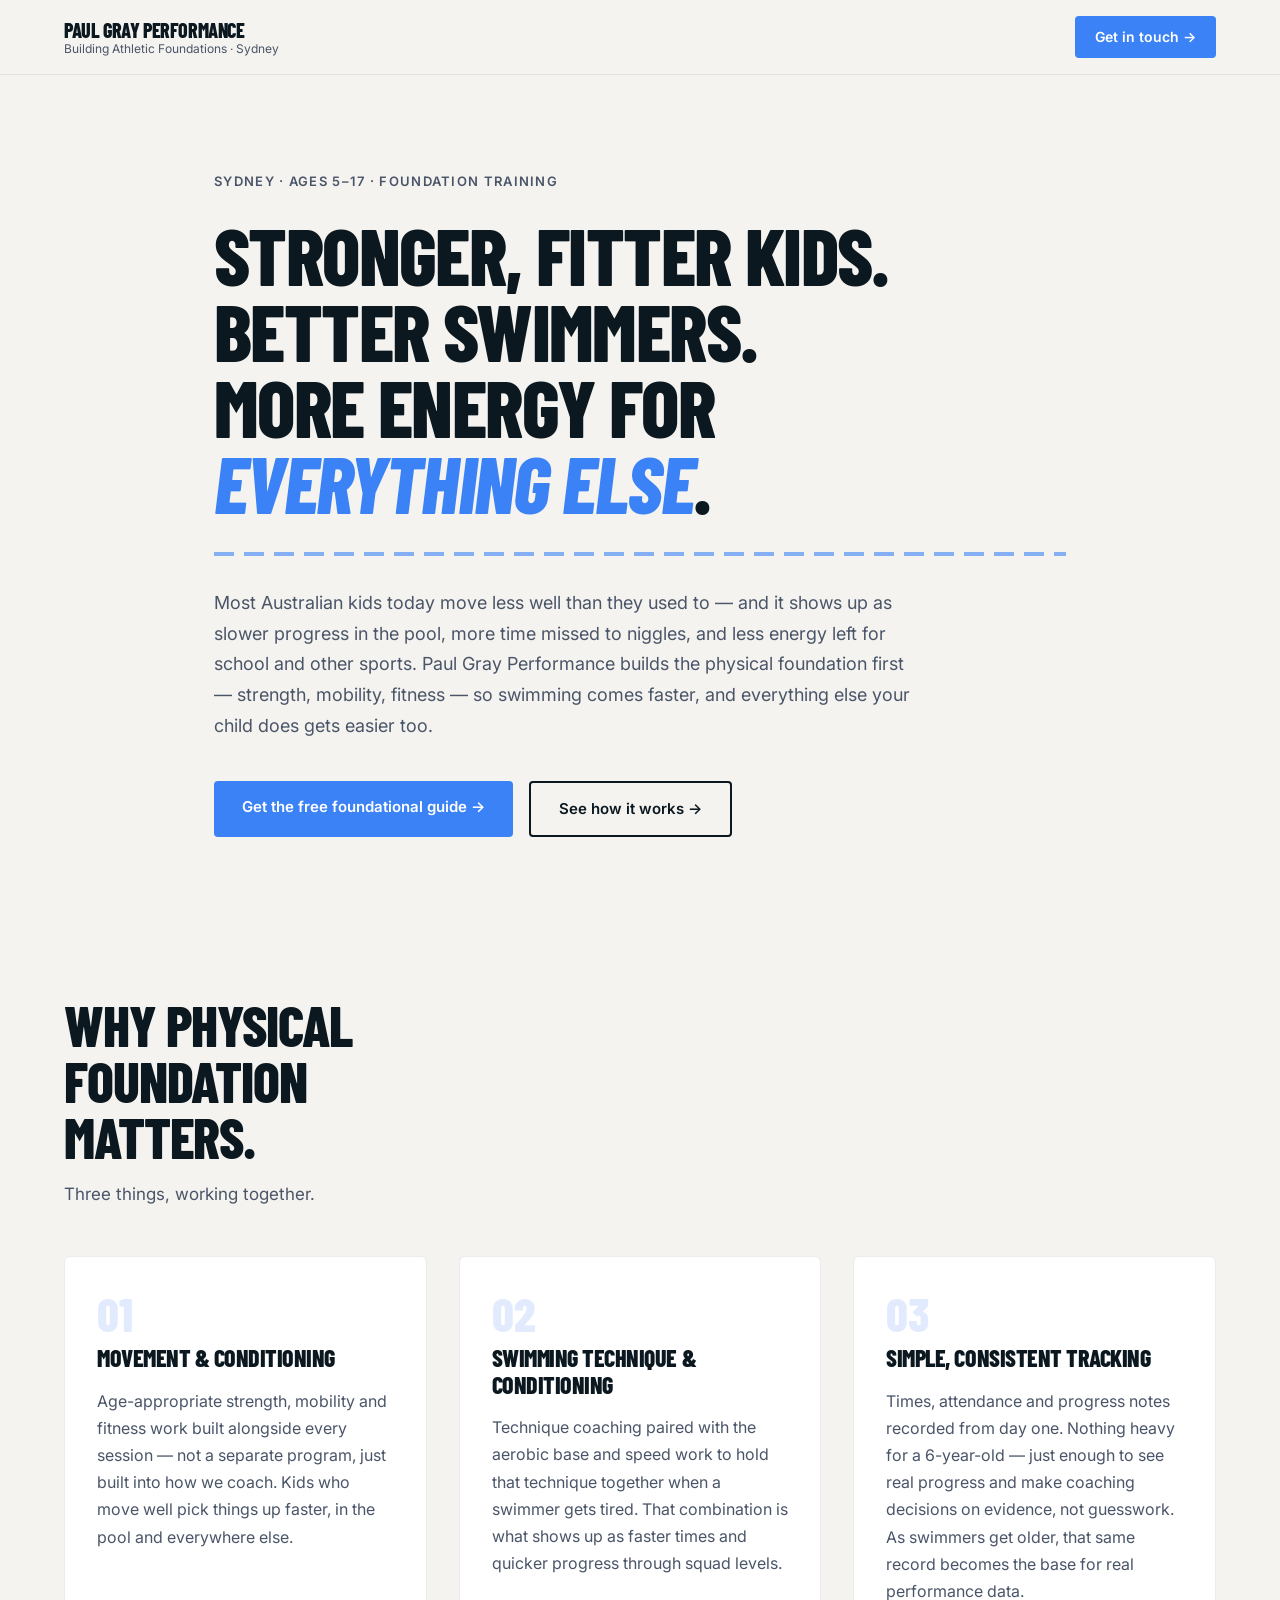
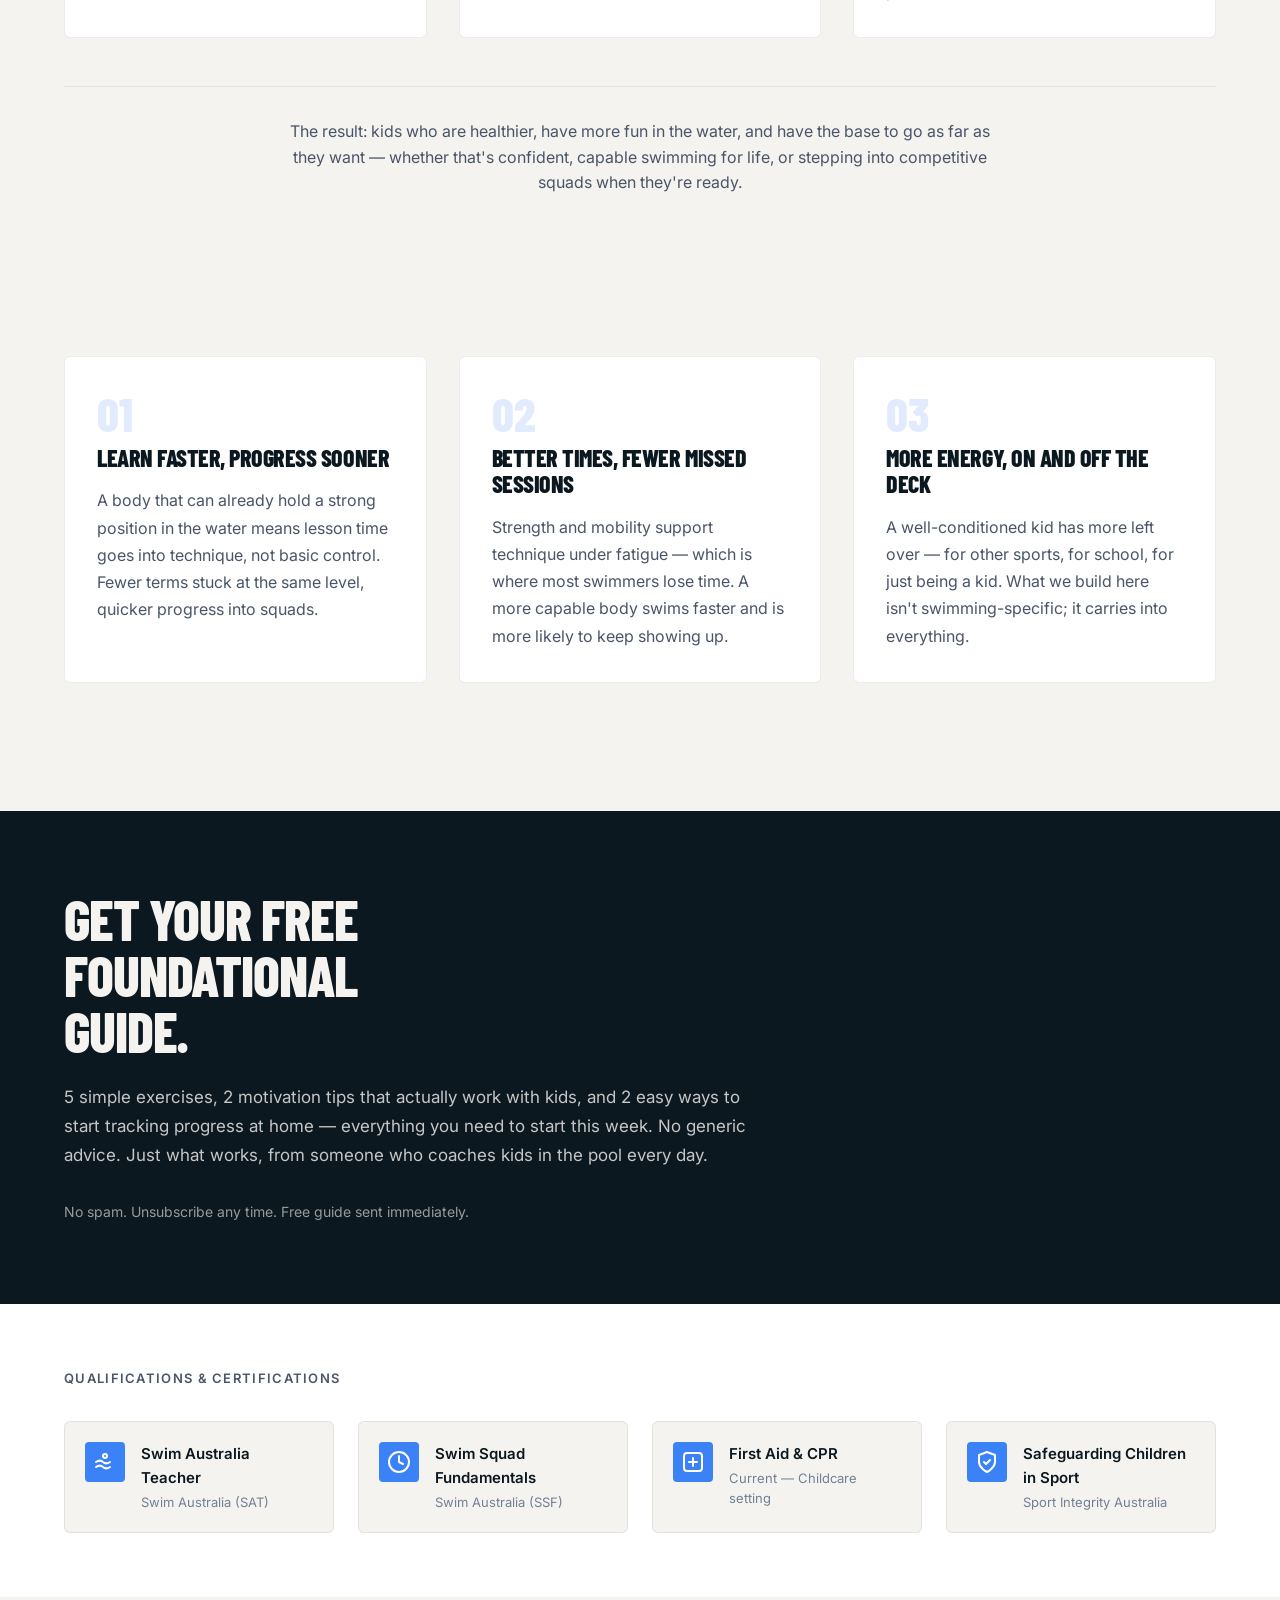
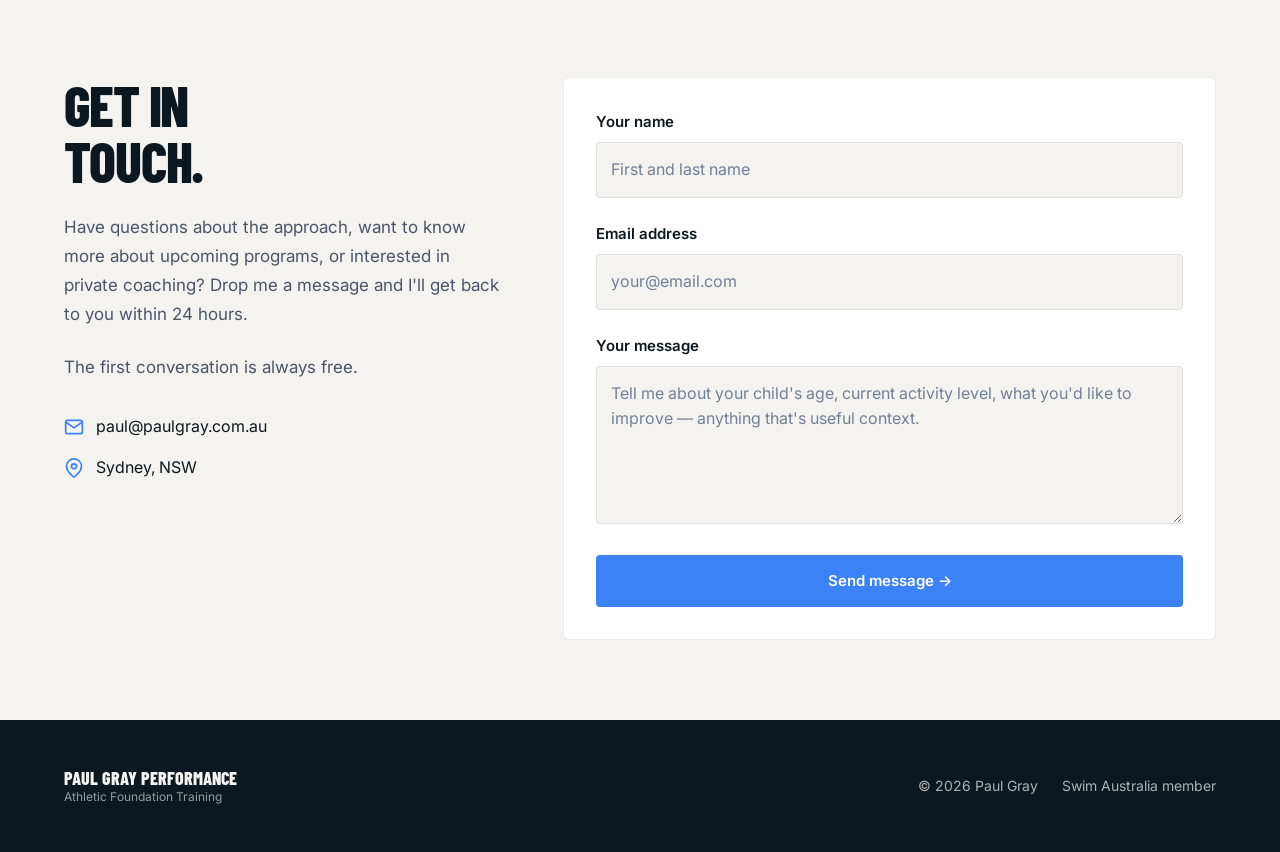
==== commit 699e0e5c: "Update homepage copy to Version A (pre-qualification) - Changed age range from 5-14 to 5-17  - Updat" ====
--- a/index.html
+++ b/index.html
@@ -35,15 +35,16 @@
     ============================================================ -->
     <section class="hero" aria-label="Introduction">
       <div class="container hero__inner">
-        <p class="hero__eyebrow" aria-hidden="true">Sydney · Ages 5–14 · Foundation Training</p>
+        <p class="hero__eyebrow" aria-hidden="true">Sydney · Ages 5–17 · Foundation Training</p>
         <h1 class="hero__headline">
-          BUILDING <em>STRONGER</em>,<br>
-          FITTER KIDS<br>
-          THROUGH SWIMMING.
+          STRONGER, FITTER KIDS.<br>
+          BETTER SWIMMERS.<br>
+          MORE ENERGY FOR<br>
+          <em>EVERYTHING ELSE</em>.
         </h1>
         <div class="lane-rope" aria-hidden="true"></div>
         <p class="hero__body">
-          Most kids today are weaker and less mobile than they should be. It slows down how they learn to swim, limits how they perform in any sport, and raises injury risk later. Paul Gray Performance builds the physical foundation first — strength, mobility, fitness — so swimming (and everything after it) comes easier, faster, and safer.
+          Most Australian kids today move less well than they used to — and it shows up as slower progress in the pool, more time missed to niggles, and less energy left for school and other sports. Paul Gray Performance builds the physical foundation first — strength, mobility, fitness — so swimming comes faster, and everything else your child does gets easier too.
         </p>
         <div class="hero__actions">
           <a href="#signup" class="btn btn--primary">Get the free foundational guide →</a>
@@ -59,35 +60,71 @@
       <div class="container">
         <header class="section-header">
           <h2 id="services-heading">WHY PHYSICAL<br>FOUNDATION<br>MATTERS.</h2>
-          <p>Three outcomes every child should have before competitive training begins.</p>
+          <p>Three things, working together.</p>
         </header>
         <ul class="services__grid" role="list">
 
           <li class="service-card">
             <div class="service-card__num" aria-hidden="true">01</div>
-            <h3>Build Physical Foundation</h3>
-            <p>
-              Develop strength, mobility, and fitness before technique training begins.
-              Kids with better physical capability learn swimming skills quicker and more efficiently.
+            <h3>Movement & Conditioning</h3>
+            <p>
+              Age-appropriate strength, mobility and fitness work built alongside every session — not a separate program, just built into how we coach. Kids who move well pick things up faster, in the pool and everywhere else.
             </p>
           </li>
 
           <li class="service-card">
             <div class="service-card__num" aria-hidden="true">02</div>
-            <h3>Progress Faster</h3>
-            <p>
-              When a child's body is already capable, lesson time goes to actual technique
-              instead of building basic body control. They move through learn-to-swim and
-              squad pathways faster.
+            <h3>Swimming Technique & Conditioning</h3>
+            <p>
+              Technique coaching paired with the aerobic base and speed work to hold that technique together when a swimmer gets tired. That combination is what shows up as faster times and quicker progress through squad levels.
             </p>
           </li>
 
           <li class="service-card">
             <div class="service-card__num" aria-hidden="true">03</div>
-            <h3>Reduce Injury Risk</h3>
-            <p>
-              Strong, mobile bodies are more resilient and less prone to sports injuries.
-              The foundation we build applies to all sports and physical activities, not just swimming.
+            <h3>Simple, Consistent Tracking</h3>
+            <p>
+              Times, attendance and progress notes recorded from day one. Nothing heavy for a 6-year-old — just enough to see real progress and make coaching decisions on evidence, not guesswork. As swimmers get older, that same record becomes the base for real performance data.
+            </p>
+          </li>
+
+        </ul>
+        <div class="services__footer">
+          <p style="font-size: 1rem; color: var(--text-medium); max-width: 700px; margin: 0 auto;">
+            The result: kids who are healthier, have more fun in the water, and have the base to go as far as they want — whether that's confident, capable swimming for life, or stepping into competitive squads when they're ready.
+          </p>
+        </div>
+      </div>
+    </section>
+
+    <!-- ============================================================
+         OUTCOME CARDS
+    ============================================================ -->
+    <section class="credentials" aria-labelledby="outcomes-heading" style="background: var(--bg-light); padding: 5rem 0;">
+      <div class="container">
+        <ul class="services__grid" role="list">
+
+          <li class="service-card">
+            <div class="service-card__num" aria-hidden="true">01</div>
+            <h3>Learn Faster, Progress Sooner</h3>
+            <p>
+              A body that can already hold a strong position in the water means lesson time goes into technique, not basic control. Fewer terms stuck at the same level, quicker progress into squads.
+            </p>
+          </li>
+
+          <li class="service-card">
+            <div class="service-card__num" aria-hidden="true">02</div>
+            <h3>Better Times, Fewer Missed Sessions</h3>
+            <p>
+              Strength and mobility support technique under fatigue — which is where most swimmers lose time. A more capable body swims faster and is more likely to keep showing up.
+            </p>
+          </li>
+
+          <li class="service-card">
+            <div class="service-card__num" aria-hidden="true">03</div>
+            <h3>More Energy, On and Off the Deck</h3>
+            <p>
+              A well-conditioned kid has more left over — for other sports, for school, for just being a kid. What we build here isn't swimming-specific; it carries into everything.
             </p>
           </li>
 
@@ -102,9 +139,7 @@
       <div class="container">
         <h2 class="signup__heading">GET YOUR FREE<br>FOUNDATIONAL<br>GUIDE.</h2>
         <p class="signup__sub">
-          Practical exercises, motivation techniques that actually work with kids, and insights
-          you can use with your children this week. No generic advice — specific, actionable guidance
-          on building the physical foundation that makes swimming (and all sports) easier.
+          5 simple exercises, 2 motivation tips that actually work with kids, and 2 easy ways to start tracking progress at home — everything you need to start this week. No generic advice. Just what works, from someone who coaches kids in the pool every day.
         </p>
         <script async data-uid="d7340a8010" src="https://paulgray.kit.com/d7340a8010/index.js"></script>
         <p class="signup__note">No spam. Unsubscribe any time. Free guide sent immediately.</p>
@@ -169,20 +204,6 @@
             <div>
               <strong class="cred-badge__name">Safeguarding Children in Sport</strong>
               <span class="cred-badge__issuer">Sport Integrity Australia</span>
-            </div>
-          </li>
-
-          <li class="cred-badge">
-            <div class="cred-badge__icon" aria-hidden="true">
-              <svg viewBox="0 0 24 24" fill="none" stroke="currentColor" stroke-width="2" stroke-linecap="round" stroke-linejoin="round">
-                <path d="M12 2L2 7l10 5 10-5-10-5z"/>
-                <polyline points="2 17 12 22 22 17"/>
-                <polyline points="2 12 12 17 22 12"/>
-              </svg>
-            </div>
-            <div>
-              <strong class="cred-badge__name">Functional Movement Screen</strong>
-              <span class="cred-badge__issuer">Movement quality assessment (FMS)</span>
             </div>
           </li>
 
